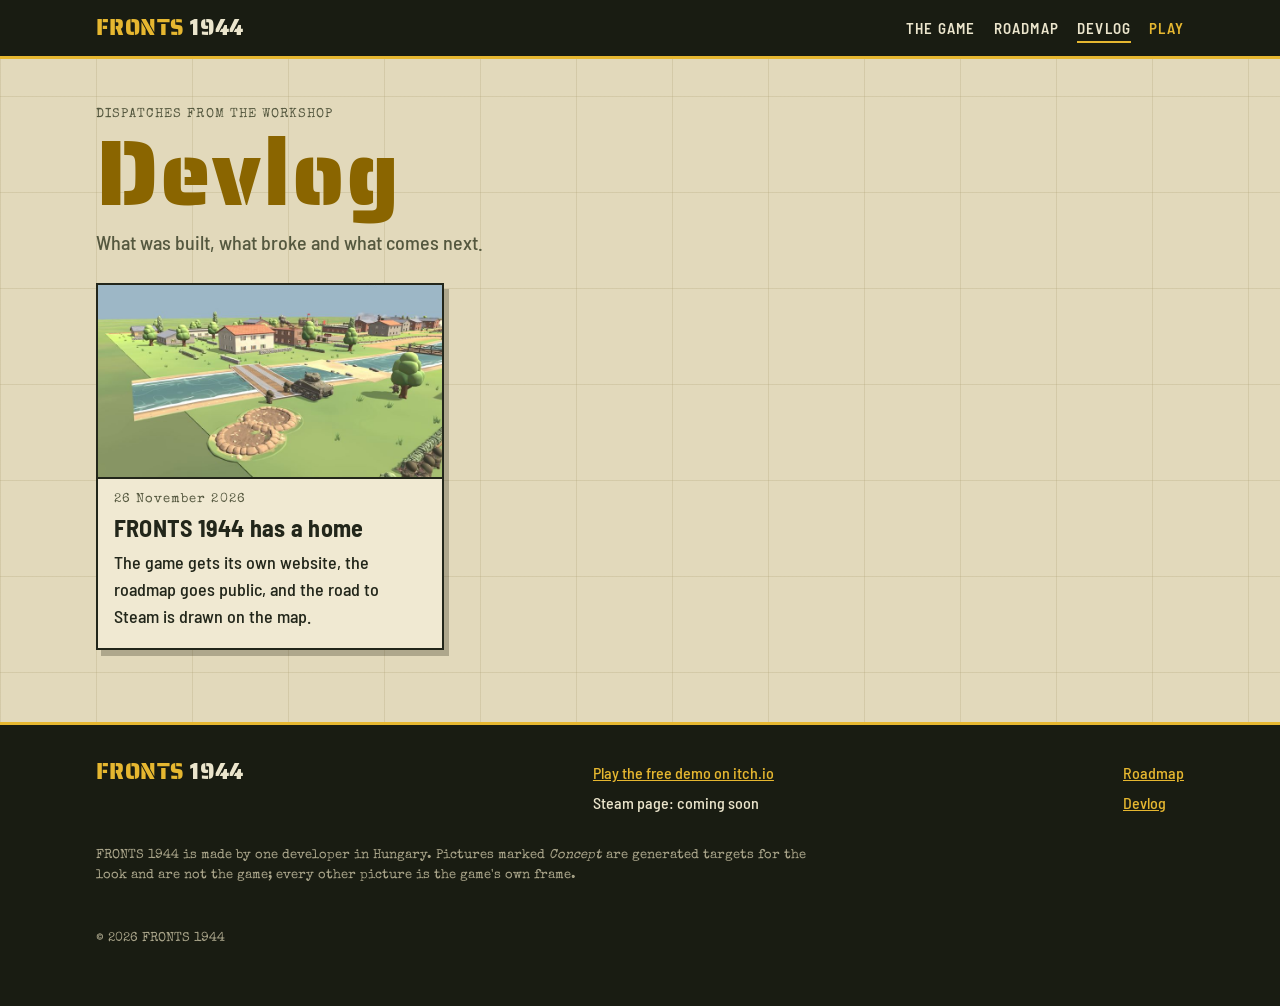
==== devlog/index.html @ 7a01c108 "FRONTS 1944 website: landing page, roadmap and devlog Static site for fronts1944.com: a landing page" ====
<!doctype html>
<html lang="en">
<head>
<meta charset="utf-8">
<meta name="viewport" content="width=device-width, initial-scale=1, viewport-fit=cover">
<title>Devlog – FRONTS 1944</title>
<meta name="description" content="The FRONTS 1944 devlog: what was built, what broke and what comes next.">
<link rel="canonical" href="https://fronts1944.com/devlog/">
<meta property="og:title" content="Devlog – FRONTS 1944">
<meta property="og:description" content="The FRONTS 1944 devlog: what was built, what broke and what comes next.">
<meta property="og:image" content="https://fronts1944.com/assets/img/social-card.jpg">
<meta name="twitter:card" content="summary_large_image">
<link rel="icon" href="../assets/icon-32.png" sizes="32x32">
<link rel="apple-touch-icon" href="../assets/icon-180.png">
<link rel="preconnect" href="https://fonts.googleapis.com">
<link rel="preconnect" href="https://fonts.gstatic.com" crossorigin>
<link rel="stylesheet" href="https://fonts.googleapis.com/css2?family=Barlow+Semi+Condensed:wght@400;500;600;700&family=Saira+Stencil+One&family=Special+Elite&display=swap">
<link rel="stylesheet" href="../assets/chrome.css">
<link rel="stylesheet" href="../assets/site.css">
<style>
.post { max-width: 760px; margin: 0 auto; padding: 48px 0 72px; }
.post h1 { font-size: clamp(40px, 7vw, 68px); line-height: .98; margin: 8px 0 18px; }
.post .hero { margin: 0 0 28px; }
.post h2 { font-size: clamp(28px, 4.5vw, 38px); margin: 34px 0 10px; }
.post h3 { margin: 26px 0 6px; }
.post p, .post li { font-size: 19px; }
.post ul { padding-left: 22px; display: grid; gap: 6px; }
.post li::marker { color: var(--olive); }
.post figure { margin: 26px 0; }
.post figure img { border: 2px solid var(--ink); box-shadow: 5px 6px 0 var(--shade); width: 100%; height: auto; }
.post figcaption { font: 400 13px/1.4 var(--type); color: var(--ink-soft); margin-top: 10px; letter-spacing: .03em; }
.post a { color: var(--own); }
.back { font: 600 15px/1 var(--body); letter-spacing: .08em; text-transform: uppercase; }
.posts { display: grid; gap: 22px; grid-template-columns: repeat(auto-fill, minmax(min(100%, 320px), 1fr)); margin-top: 26px; }
.posts a.card { text-decoration: none; color: inherit; display: block; }
.posts .when { font: 400 13px/1 var(--type); letter-spacing: .08em; color: var(--ink-soft); }
</style>
</head>
<body>
<a class="skip" href="#main">Skip to the content</a>
<header class="site-top">
  <div class="site-wrap">
    <a class="brand" href="../">FRONTS <span>1944</span></a>
    <nav class="nav" aria-label="Site">
      <a href="../#game" class="wide">The game</a>
      <a href="../roadmap/">Roadmap</a>
      <a href="../devlog/" aria-current="page">Devlog</a>
      <a href="https://comeandgetsome.itch.io/fronts-1944" class="play">Play</a>
    </nav>
  </div>
</header>
<main id="main">
<section class="wrap" style="padding-block:48px 72px">
<div class="eyebrow">Dispatches from the workshop</div>
<h1 style="font-size:clamp(48px,9vw,92px);line-height:.95;margin:6px 0 10px">Devlog</h1>
<p class="lede">What was built, what broke and what comes next.</p>
<div class="posts"><a class="card" href="../devlog/2026-11-26-fronts-1944-has-a-home/"><div class="shot"><img src="../assets/img/sherman_river-md.jpg" width="800" height="450" loading="lazy" alt=""></div><div class="txt"><span class="when">26 November 2026</span><h3>FRONTS 1944 has a home</h3><p>The game gets its own website, the roadmap goes public, and the road to Steam is drawn on the map.</p></div></a></div>
</section>
</main>
<footer class="site-foot">
  <div class="site-wrap">
    <div class="cols">
      <a class="brand" href="../">FRONTS <span>1944</span></a>
      <ul>
        <li><a href="https://comeandgetsome.itch.io/fronts-1944">Play the free demo on itch.io</a></li>
        <li>Steam page: coming soon</li>
      </ul>
      <ul>
        <li><a href="../roadmap/">Roadmap</a></li>
        <li><a href="../devlog/">Devlog</a></li>
      </ul>
    </div>
    <p class="fine">FRONTS 1944 is made by one developer in Hungary. Pictures marked <i>Concept</i> are generated targets for the look and are not the game; every other picture is the game's own frame.</p>
    <p class="fine">&copy; 2026 FRONTS 1944</p>
  </div>
</footer>
</body>
</html>
---- assets/chrome.css ----
/* The site's top bar and foot. Self-contained: the roadmap page loads only this file beside its own styles. */
:root {
  --night: #191c12; --night-ink: #ebe5cc; --brass: #e6b730;
  --c-display: "Saira Stencil One", "Arial Black", Impact, sans-serif;
  --c-body: "Barlow Semi Condensed", "Arial Narrow", "Segoe UI", system-ui, sans-serif;
  --c-type: "Special Elite", "Courier New", ui-monospace, monospace;
}
.site-wrap {
  max-width: 1120px; margin: 0 auto;
  padding-left: max(16px, env(safe-area-inset-left, 0px)); padding-right: max(16px, env(safe-area-inset-right, 0px));
}
.skip { position: absolute; left: -9999px; }
.skip:focus { left: 16px; top: 16px; z-index: 50; background: var(--night); color: var(--night-ink); padding: 8px 12px; }
/* ------------------------------------------------------------------ the top bar */
.site-top { position: sticky; top: 0; z-index: 20; background: var(--night); color: var(--night-ink); border-bottom: 3px solid var(--brass); }
.site-top .site-wrap { display: flex; align-items: center; justify-content: space-between; gap: 12px; min-height: 56px; }
.brand { font: 400 22px/1 var(--c-display); letter-spacing: .02em; text-decoration: none; color: var(--brass); white-space: nowrap; }
.brand span { color: var(--night-ink); }
.nav { display: flex; gap: 4px 18px; flex-wrap: wrap; justify-content: flex-end; }
.nav a { color: inherit; font: 600 15px/1 var(--c-body); letter-spacing: .08em; text-transform: uppercase; text-decoration: none; padding: 8px 0 5px; border-bottom: 2px solid transparent; }
.nav a:hover, .nav a[aria-current="page"] { border-bottom-color: var(--brass); }
.nav a.play { color: var(--brass); }
@media (max-width: 560px) { .brand { font-size: 18px; } .nav { gap: 2px 14px; flex-wrap: nowrap; } .nav a { font-size: 14px; letter-spacing: .05em; } .nav a.wide { display: none; } }

/* ------------------------------------------------------------------ the foot */
.site-foot { background: var(--night); color: var(--night-ink); border-top: 3px solid var(--brass); padding: 36px 0 44px; font: 500 16px/1.5 var(--c-body); }
.site-foot .site-wrap { display: grid; gap: 18px; }
.site-foot .cols { display: flex; flex-wrap: wrap; gap: 14px 40px; justify-content: space-between; align-items: start; }
.site-foot a { color: var(--brass); }
.site-foot .fine { font: 400 13px/1.5 var(--c-type); color: #aba68b; max-width: 90ch; }
.site-foot ul { list-style: none; margin: 0; padding: 0; display: grid; gap: 6px; }
---- assets/site.css ----
/* FRONTS 1944 site: the map-table look of the roadmap (paper, grid, stencil), shared by every page. */
:root {
  --paper: #e2d9bb;
  --paper-deep: #d3c8a2;
  --card: #f0e9d2;
  --ink: #22261a;
  --ink-soft: #55583f;
  --grid: #b9ad84;
  --olive: #4c5a31;
  --gold: #8a6500;
  --own: #2b5987;
  --foe: #a5311d;
  --taken: #3d6a2e;
  --shade: rgba(40, 36, 18, .28);
  --display: "Saira Stencil One", "Arial Black", Impact, sans-serif;
  --body: "Barlow Semi Condensed", "Arial Narrow", "Segoe UI", system-ui, sans-serif;
  --type: "Special Elite", "Courier New", ui-monospace, monospace;
}
@media (prefers-color-scheme: dark) {
  :root:not([data-theme="light"]) {
    --paper: #14170f; --paper-deep: #1c2015; --card: #252a1b; --ink: #ebe5cc; --ink-soft: #aba68b; --grid: #3c432f;
    --olive: #90a260; --gold: #e6b730; --own: #7aaddf; --foe: #e56a50; --taken: #8aba6d; --shade: rgba(0, 0, 0, .5);
    color-scheme: dark;
  }
}
:root[data-theme="dark"] {
  --paper: #14170f; --paper-deep: #1c2015; --card: #252a1b; --ink: #ebe5cc; --ink-soft: #aba68b; --grid: #3c432f;
  --olive: #90a260; --gold: #e6b730; --own: #7aaddf; --foe: #e56a50; --taken: #8aba6d; --shade: rgba(0, 0, 0, .5);
  color-scheme: dark;
}
* { box-sizing: border-box; }
html { scroll-behavior: smooth; }
@media (prefers-reduced-motion: reduce) { html { scroll-behavior: auto; } }
body {
  margin: 0;
  background-color: var(--paper);
  background-image:
    linear-gradient(to right, color-mix(in srgb, var(--grid) 34%, transparent) 1px, transparent 1px),
    linear-gradient(to bottom, color-mix(in srgb, var(--grid) 34%, transparent) 1px, transparent 1px);
  background-size: 96px 96px;
  color: var(--ink);
  font: 500 18px/1.5 var(--body);
}
img, video { max-width: 100%; display: block; }
a { color: inherit; }
:focus-visible { outline: 3px solid var(--gold); outline-offset: 2px; }
.wrap {
  max-width: 1120px; margin: 0 auto;
  padding-left: max(16px, env(safe-area-inset-left, 0px)); padding-right: max(16px, env(safe-area-inset-right, 0px));
}

/* ------------------------------------------------------------------ buttons */
.btn {
  display: inline-flex; align-items: center; gap: 10px; text-decoration: none; cursor: pointer;
  font: 600 17px/1 var(--body); letter-spacing: .08em; text-transform: uppercase;
  padding: 14px 20px 12px; border: 2px solid currentColor; background: transparent; color: inherit;
}
.btn.primary { background: var(--brass); color: #1b1d12; border-color: var(--brass); box-shadow: 4px 5px 0 rgba(0, 0, 0, .45); }
.btn.primary:hover { transform: translate(-1px, -1px); box-shadow: 5px 6px 0 rgba(0, 0, 0, .45); }
.btn[aria-disabled="true"] { opacity: .78; cursor: default; border-style: dashed; }
.btn small { font: 400 12px/1 var(--type); letter-spacing: .06em; text-transform: none; }

/* ------------------------------------------------------------------ headings and text */
.eyebrow { font: 400 13px/1.3 var(--type); letter-spacing: .08em; text-transform: uppercase; color: var(--ink-soft); }
h1, h2 { font-weight: 400; font-family: var(--display); color: var(--gold); letter-spacing: .01em; text-wrap: balance; }
h2 { font-size: clamp(32px, 5.5vw, 52px); line-height: 1; margin: 6px 0 14px; }
h3 { font: 700 24px/1.15 var(--body); margin: 0; letter-spacing: .01em; text-wrap: balance; }
.lede { max-width: 64ch; color: var(--ink-soft); font-size: 20px; margin: 0; }
section.band { padding: 64px 0; }
section.band + section.band { border-top: 2px solid var(--ink); }

/* ------------------------------------------------------------------ the pinned cards */
.card { background: var(--card); border: 2px solid var(--ink); box-shadow: 5px 6px 0 var(--shade); min-width: 0; transform: rotate(var(--tilt, 0deg)); }
.card .shot { position: relative; aspect-ratio: 16 / 9; overflow: hidden; border-bottom: 2px solid var(--ink); background: var(--paper-deep); }
.card .shot img { width: 100%; height: 100%; object-fit: cover; transition: transform .5s ease; }
.card:hover .shot img { transform: scale(1.05); }
.card .txt { padding: 14px 16px 18px; display: grid; gap: 8px; }
.card p { margin: 0; color: var(--ink); }
.kind { position: absolute; left: 8px; top: 8px; font: 400 11px/1 var(--type); letter-spacing: .1em; padding: 5px 7px 4px; background: var(--ink); color: var(--paper); text-transform: uppercase; }
.grid3 { display: grid; gap: 28px 24px; grid-template-columns: repeat(auto-fill, minmax(min(100%, 300px), 1fr)); margin-top: 28px; }
.grid3 > :nth-child(3n+1) { --tilt: -.4deg; } .grid3 > :nth-child(3n) { --tilt: .45deg; }
@media (max-width: 760px) { .card { --tilt: 0deg !important; } }
@media (prefers-reduced-motion: reduce) { .card .shot img { transition: none; } .card:hover .shot img { transform: none; } }

section[id], [id="main"] { scroll-margin-top: 64px; }
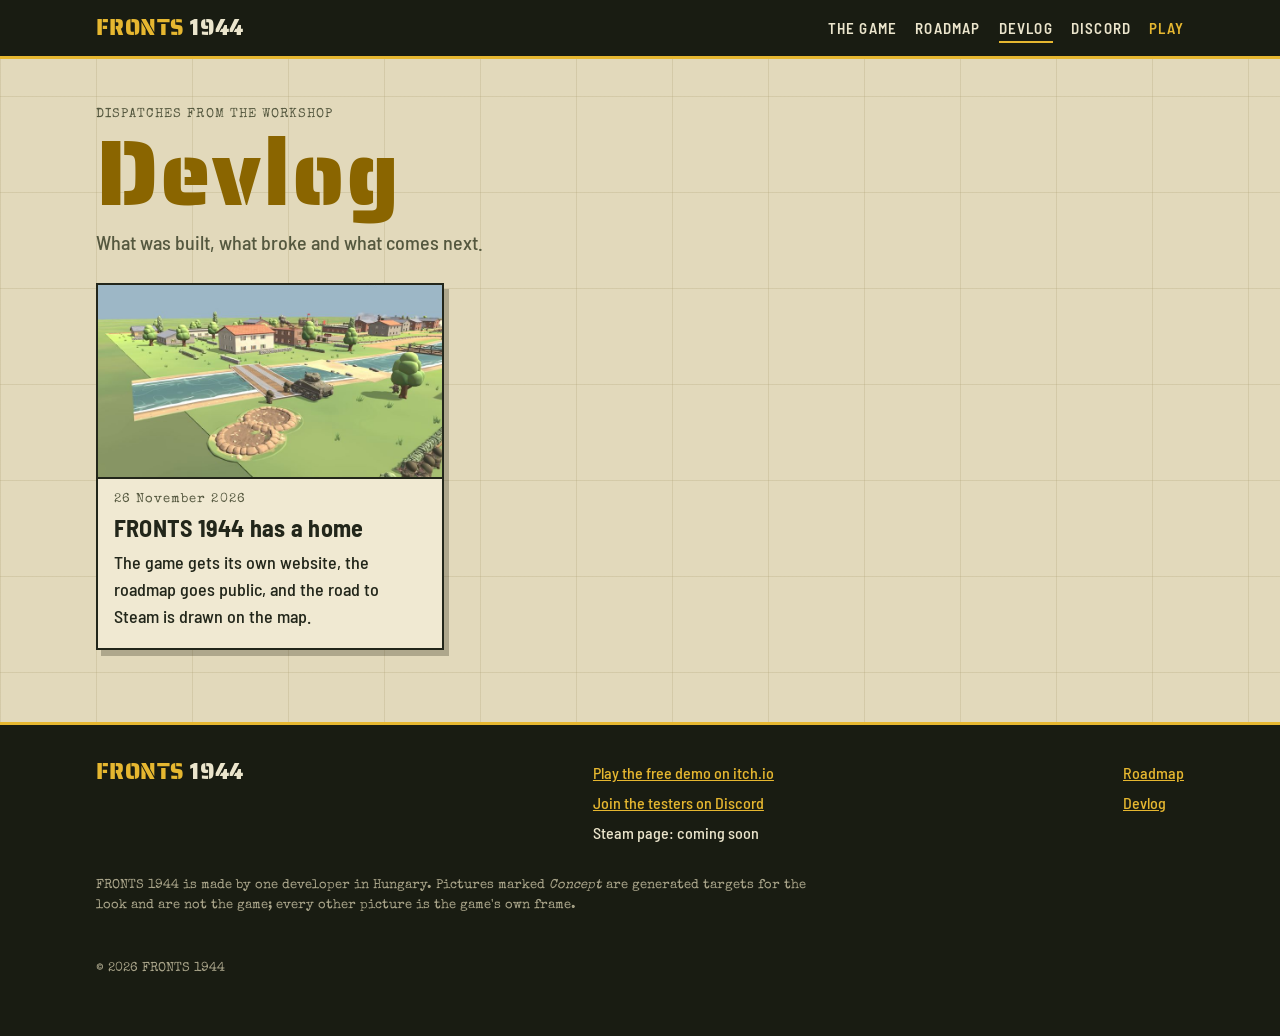
==== commit 4c609e18: "Link the Discord testing server on every page The permanent invite (discord.gg/7SDqVMBS3U, lands on " ====
--- a/devlog/index.html
+++ b/devlog/index.html
@@ -45,6 +45,7 @@
       <a href="../#game" class="wide">The game</a>
       <a href="../roadmap/">Roadmap</a>
       <a href="../devlog/" aria-current="page">Devlog</a>
+      <a href="https://discord.gg/7SDqVMBS3U">Discord</a>
       <a href="https://comeandgetsome.itch.io/fronts-1944" class="play">Play</a>
     </nav>
   </div>
@@ -63,6 +64,7 @@
       <a class="brand" href="../">FRONTS <span>1944</span></a>
       <ul>
         <li><a href="https://comeandgetsome.itch.io/fronts-1944">Play the free demo on itch.io</a></li>
+        <li><a href="https://discord.gg/7SDqVMBS3U">Join the testers on Discord</a></li>
         <li>Steam page: coming soon</li>
       </ul>
       <ul>
--- a/assets/chrome.css
+++ b/assets/chrome.css
@@ -21,6 +21,7 @@
 .nav a:hover, .nav a[aria-current="page"] { border-bottom-color: var(--brass); }
 .nav a.play { color: var(--brass); }
 @media (max-width: 560px) { .brand { font-size: 18px; } .nav { gap: 2px 14px; flex-wrap: nowrap; } .nav a { font-size: 14px; letter-spacing: .05em; } .nav a.wide { display: none; } }
+@media (max-width: 420px) { .site-top .site-wrap { gap: 8px; } .brand { font-size: 16px; } .nav { gap: 2px 9px; } .nav a { font-size: 12.5px; letter-spacing: .02em; } }
 
 /* ------------------------------------------------------------------ the foot */
 .site-foot { background: var(--night); color: var(--night-ink); border-top: 3px solid var(--brass); padding: 36px 0 44px; font: 500 16px/1.5 var(--c-body); }
